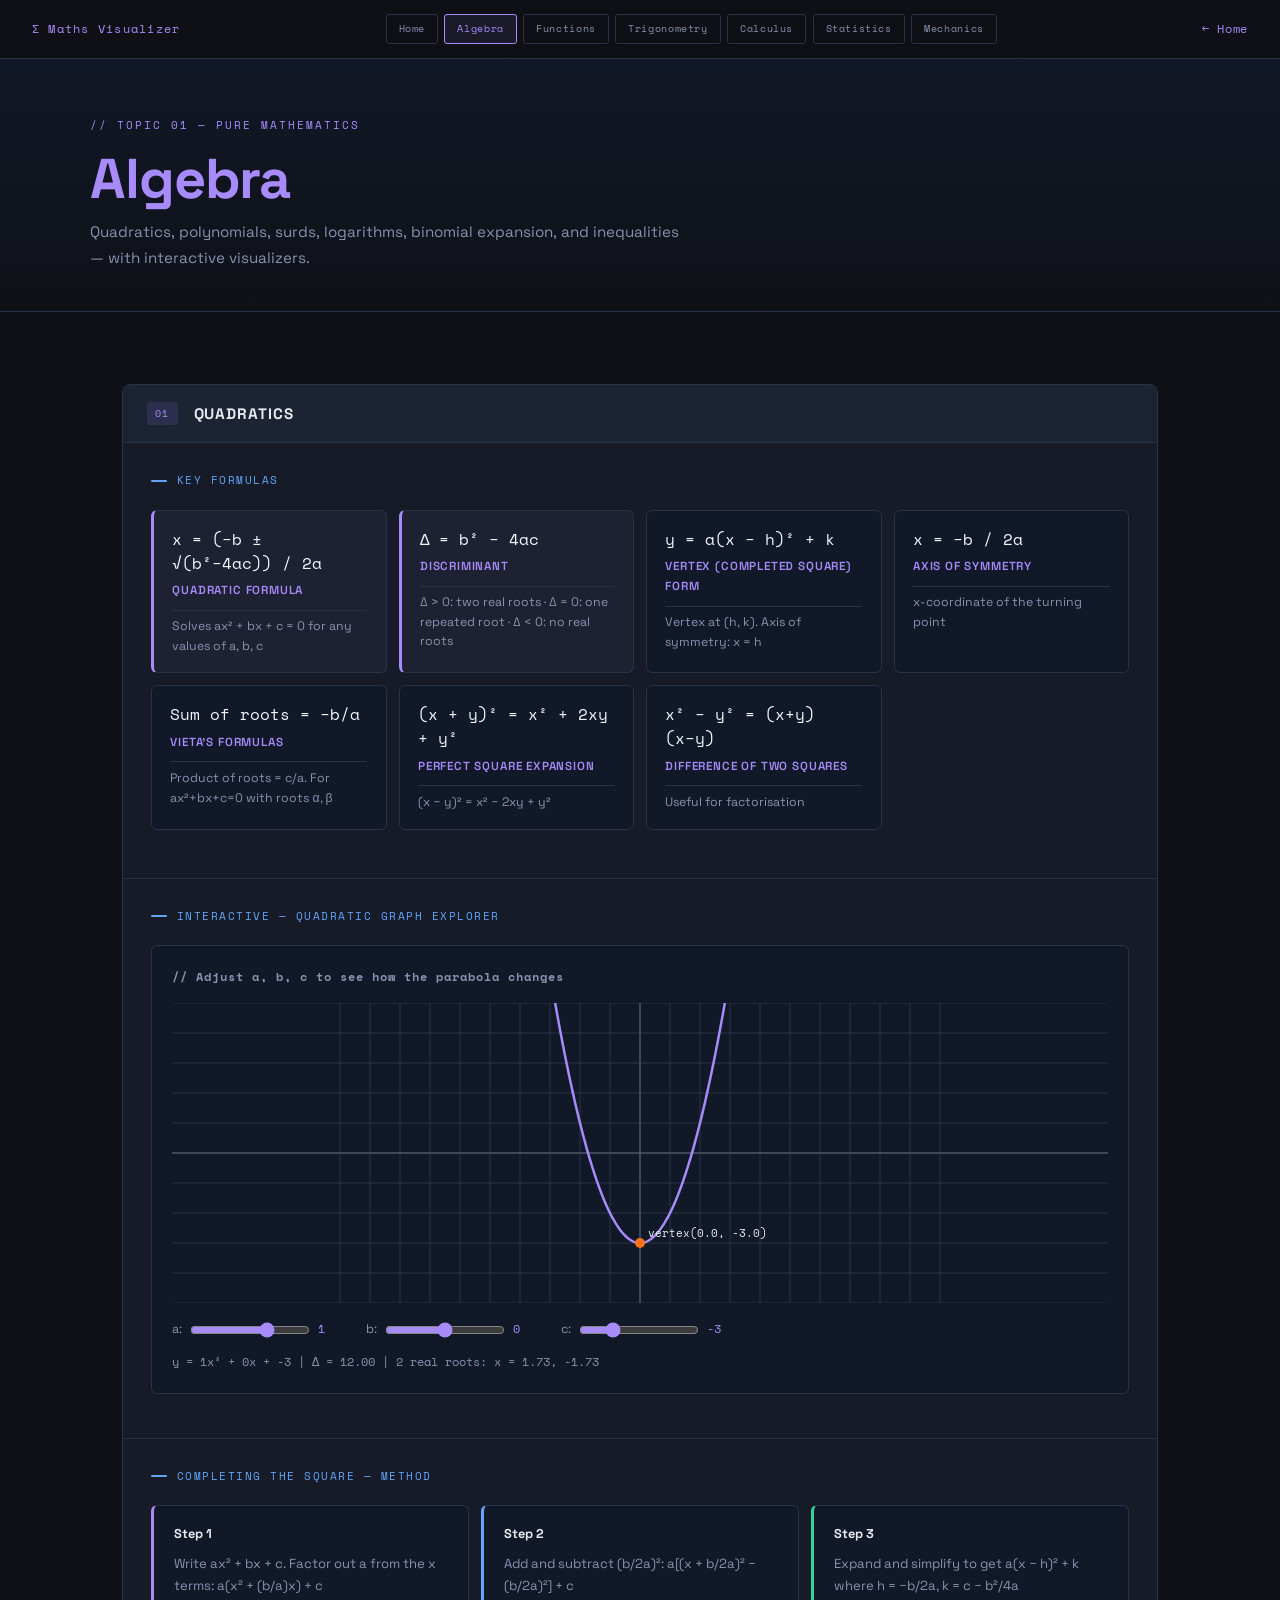
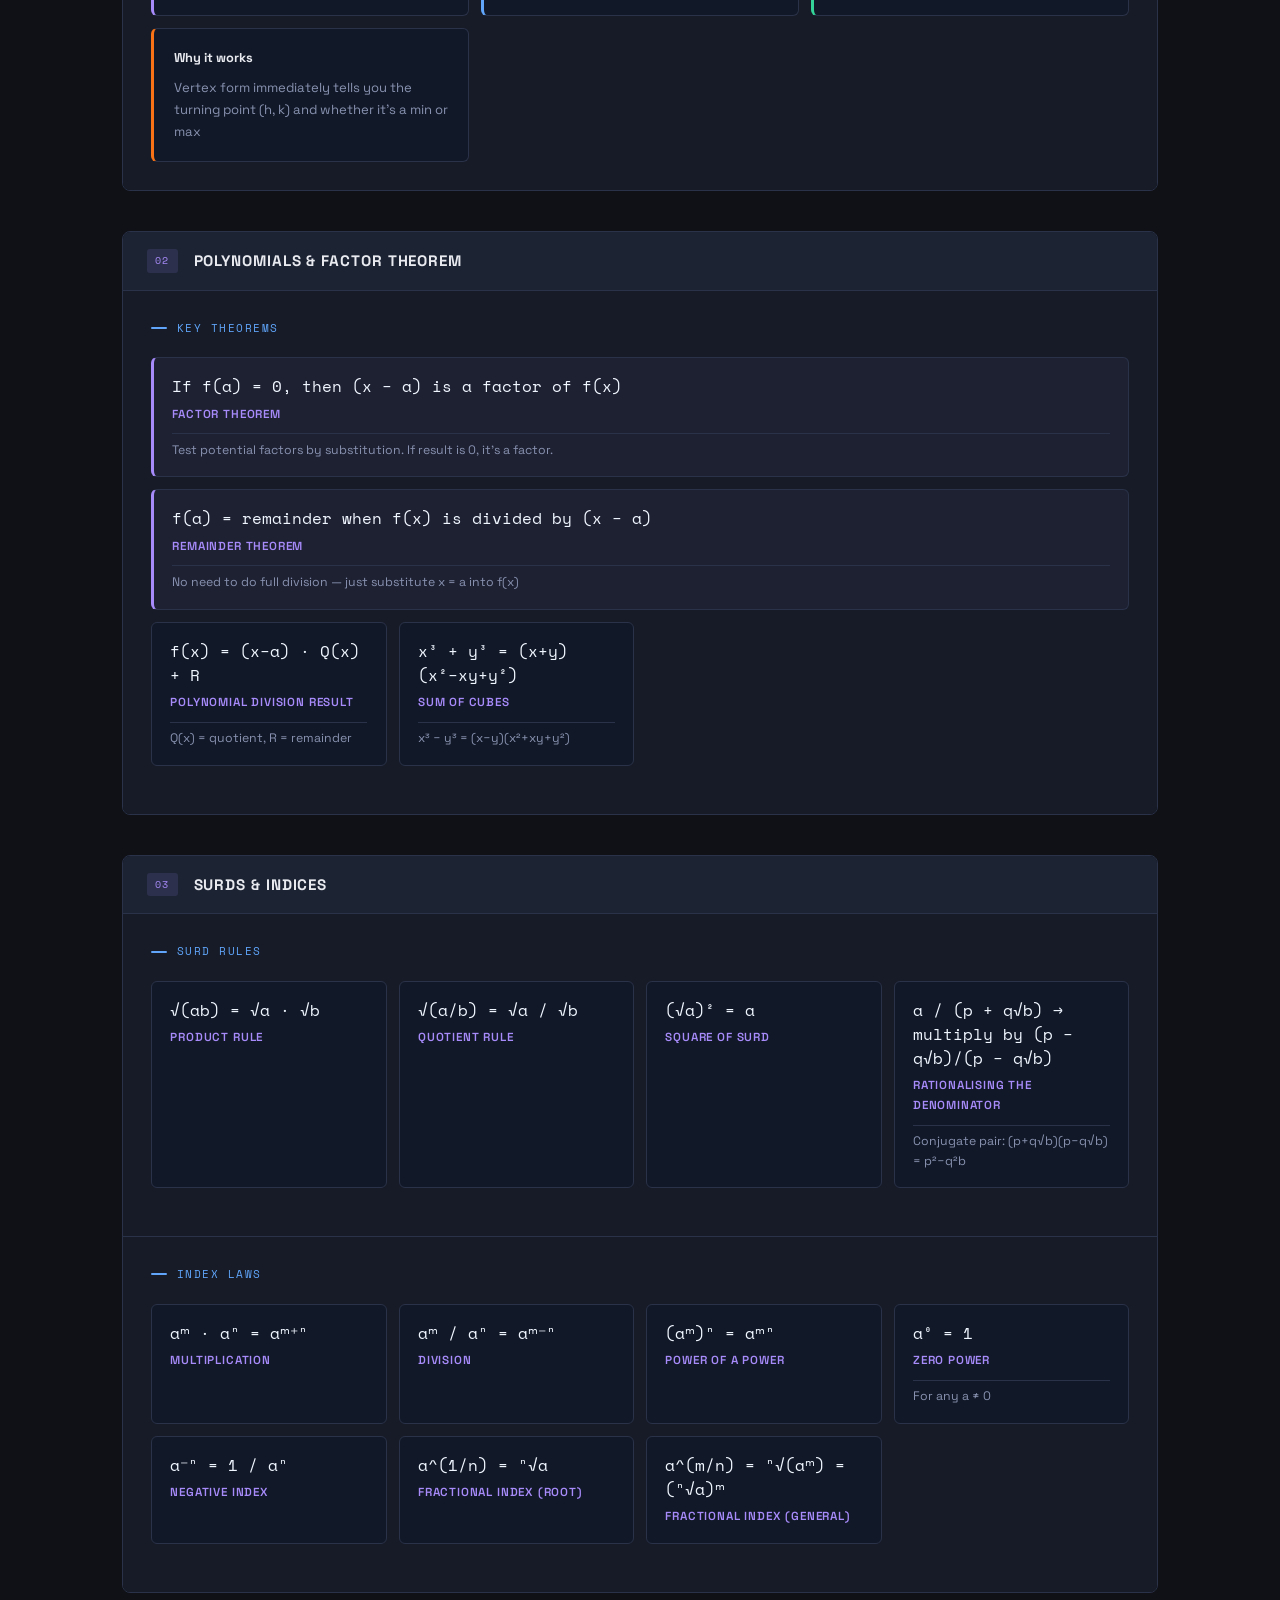
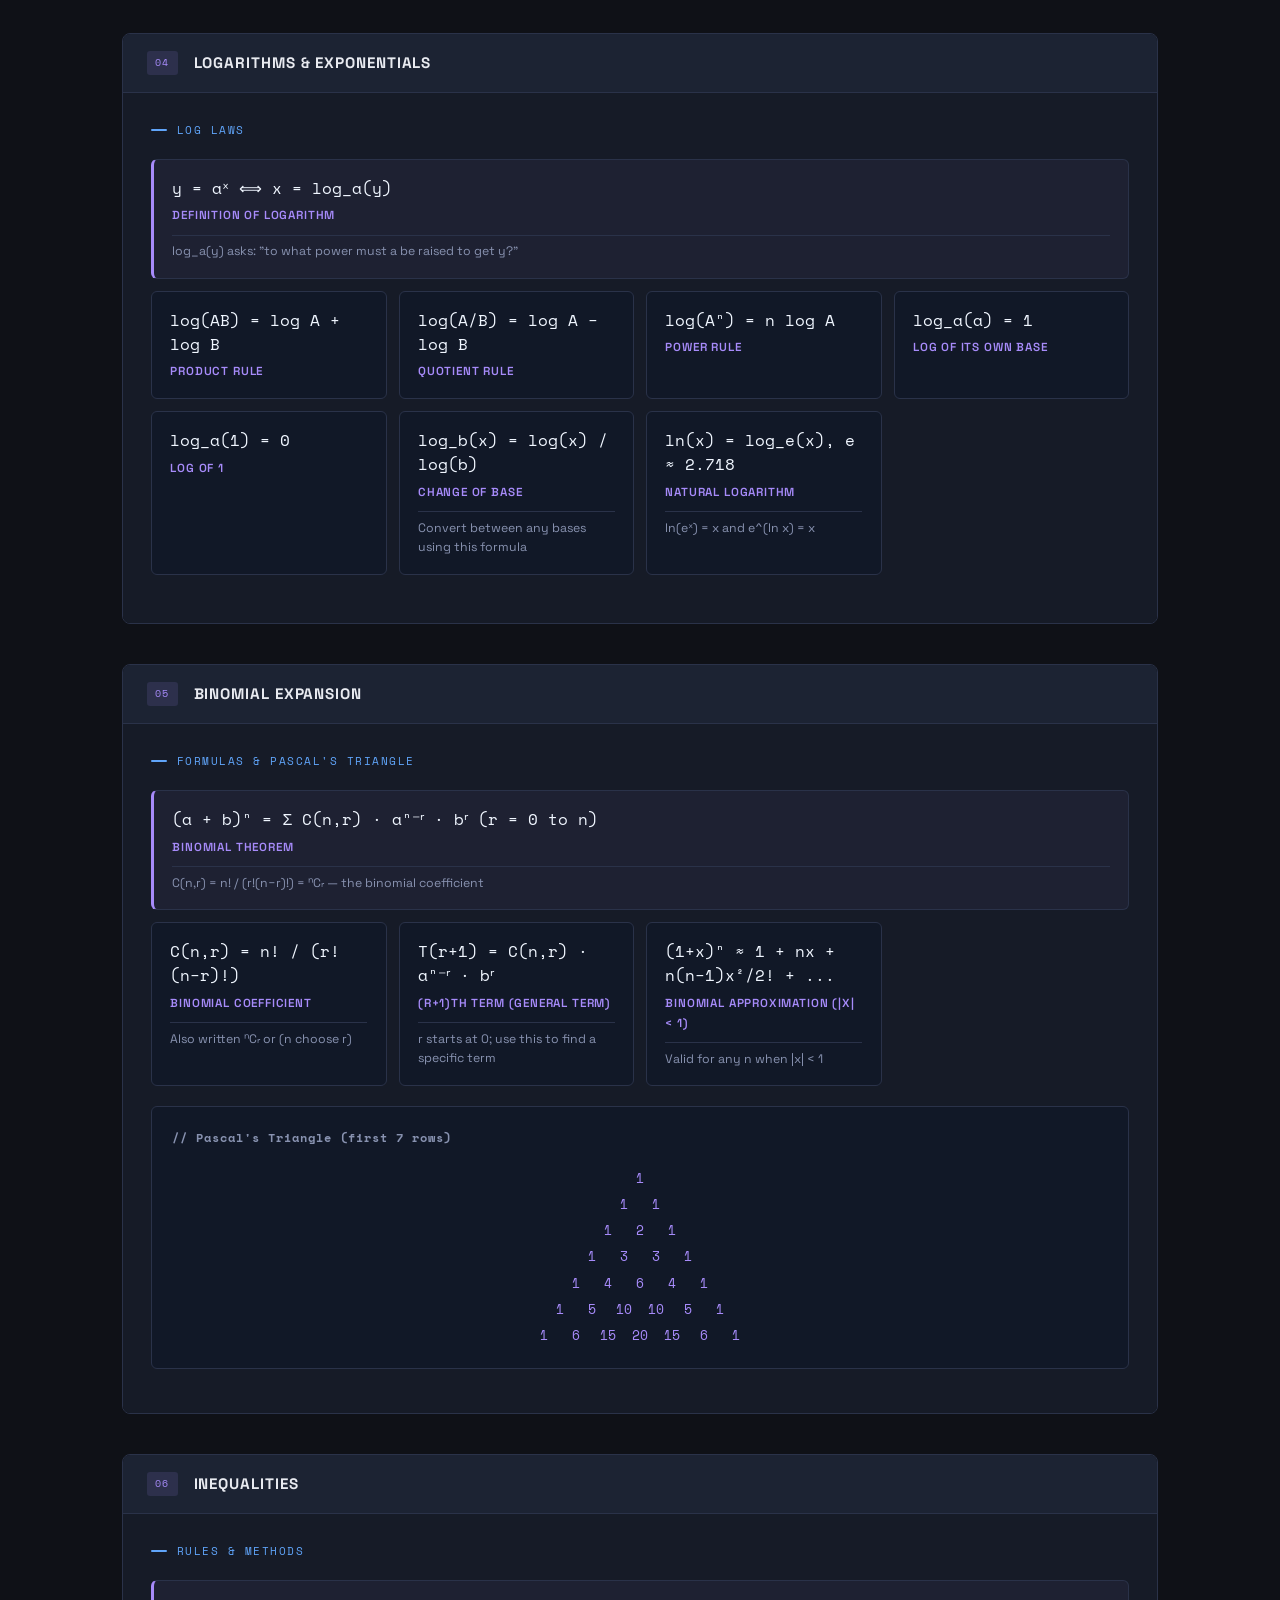
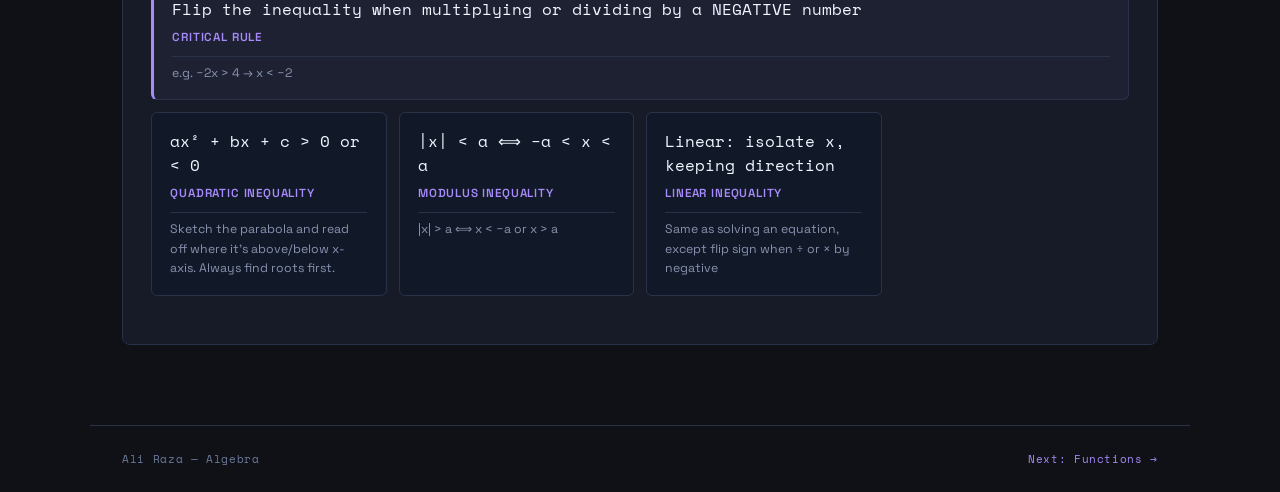
==== math-algebra.html @ 054376ee "Add files via upload" ====
<!DOCTYPE html>
<html lang="en">
<head>
<meta charset="UTF-8">
<meta name="viewport" content="width=device-width, initial-scale=1.0">
<title>Algebra — Maths Visualizer</title>
<link href="https://fonts.googleapis.com/css2?family=Space+Grotesk:wght@400;500;700&family=Space+Mono&display=swap" rel="stylesheet">
<link rel="stylesheet" href="math.css">
</head>
<body>
<nav>
  <div class="nav-logo">∑ Maths Visualizer</div>
  <div class="nav-links">
    <a href="math-home.html">Home</a>
    <a href="math-algebra.html" class="active">Algebra</a>
    <a href="math-functions.html">Functions</a>
    <a href="math-trig.html">Trigonometry</a>
    <a href="math-calculus.html">Calculus</a>
    <a href="math-stats.html">Statistics</a>
    <a href="math-mechanics.html">Mechanics</a>
  </div>
  <a href="math-home.html" class="back-home">← Home</a>
</nav>

<div class="page-header">
  <div class="page-header-inner">
    <div class="eyebrow">// Topic 01 — Pure Mathematics</div>
    <h1><span>Algebra</span></h1>
    <p>Quadratics, polynomials, surds, logarithms, binomial expansion, and inequalities — with interactive visualizers.</p>
  </div>
</div>

<main>

  <!-- QUADRATICS -->
  <div class="section">
    <div class="section-header"><span class="section-num">01</span><h2>Quadratics</h2></div>

    <div class="content-block">
      <div class="block-title">Key Formulas</div>
      <div class="formula-grid">
        <div class="formula-card key"><div class="f-eq">x = (−b ± √(b²−4ac)) / 2a</div><div class="f-name">Quadratic Formula</div><div class="f-note">Solves ax² + bx + c = 0 for any values of a, b, c</div></div>
        <div class="formula-card key"><div class="f-eq">Δ = b² − 4ac</div><div class="f-name">Discriminant</div><div class="f-note">Δ &gt; 0: two real roots · Δ = 0: one repeated root · Δ &lt; 0: no real roots</div></div>
        <div class="formula-card"><div class="f-eq">y = a(x − h)² + k</div><div class="f-name">Vertex (Completed Square) Form</div><div class="f-note">Vertex at (h, k). Axis of symmetry: x = h</div></div>
        <div class="formula-card"><div class="f-eq">x = −b / 2a</div><div class="f-name">Axis of Symmetry</div><div class="f-note">x-coordinate of the turning point</div></div>
        <div class="formula-card"><div class="f-eq">Sum of roots = −b/a</div><div class="f-name">Vieta's Formulas</div><div class="f-note">Product of roots = c/a. For ax²+bx+c=0 with roots α, β</div></div>
        <div class="formula-card"><div class="f-eq">(x + y)² = x² + 2xy + y²</div><div class="f-name">Perfect Square Expansion</div><div class="f-note">(x − y)² = x² − 2xy + y²</div></div>
        <div class="formula-card"><div class="f-eq">x² − y² = (x+y)(x−y)</div><div class="f-name">Difference of Two Squares</div><div class="f-note">Useful for factorisation</div></div>
      </div>
    </div>

    <div class="content-block">
      <div class="block-title">Interactive — Quadratic Graph Explorer</div>
      <div class="viz-wrap">
        <h4>// Adjust a, b, c to see how the parabola changes</h4>
        <canvas id="quadCanvas" height="300"></canvas>
        <div class="viz-controls">
          <label>a: <input type="range" id="qa" min="-3" max="3" step="0.5" value="1"><span id="qaV">1</span></label>
          <label>b: <input type="range" id="qb" min="-6" max="6" step="1" value="0"><span id="qbV">0</span></label>
          <label>c: <input type="range" id="qc" min="-6" max="6" step="1" value="-3"><span id="qcV">−3</span></label>
        </div>
        <div style="margin-top:0.75rem;font-family:'Space Mono',monospace;font-size:0.75rem;color:var(--muted2)" id="quadInfo"></div>
      </div>
    </div>

    <div class="content-block">
      <div class="block-title">Completing the Square — Method</div>
      <div class="info-grid">
        <div class="info-card purple-border"><h4>Step 1</h4><p>Write ax² + bx + c. Factor out a from the x terms: a(x² + (b/a)x) + c</p></div>
        <div class="info-card blue-border"><h4>Step 2</h4><p>Add and subtract (b/2a)²: a[(x + b/2a)² − (b/2a)²] + c</p></div>
        <div class="info-card green-border"><h4>Step 3</h4><p>Expand and simplify to get a(x − h)² + k where h = −b/2a, k = c − b²/4a</p></div>
        <div class="info-card orange-border"><h4>Why it works</h4><p>Vertex form immediately tells you the turning point (h, k) and whether it's a min or max</p></div>
      </div>
    </div>
  </div>

  <!-- POLYNOMIALS -->
  <div class="section">
    <div class="section-header"><span class="section-num">02</span><h2>Polynomials &amp; Factor Theorem</h2></div>
    <div class="content-block">
      <div class="block-title">Key Theorems</div>
      <div class="formula-grid">
        <div class="formula-card key wide"><div class="f-eq">If f(a) = 0, then (x − a) is a factor of f(x)</div><div class="f-name">Factor Theorem</div><div class="f-note">Test potential factors by substitution. If result is 0, it's a factor.</div></div>
        <div class="formula-card key wide"><div class="f-eq">f(a) = remainder when f(x) is divided by (x − a)</div><div class="f-name">Remainder Theorem</div><div class="f-note">No need to do full division — just substitute x = a into f(x)</div></div>
        <div class="formula-card"><div class="f-eq">f(x) = (x−a) · Q(x) + R</div><div class="f-name">Polynomial Division Result</div><div class="f-note">Q(x) = quotient, R = remainder</div></div>
        <div class="formula-card"><div class="f-eq">x³ + y³ = (x+y)(x²−xy+y²)</div><div class="f-name">Sum of Cubes</div><div class="f-note">x³ − y³ = (x−y)(x²+xy+y²)</div></div>
      </div>
    </div>
  </div>

  <!-- SURDS & INDICES -->
  <div class="section">
    <div class="section-header"><span class="section-num">03</span><h2>Surds &amp; Indices</h2></div>
    <div class="content-block">
      <div class="block-title">Surd Rules</div>
      <div class="formula-grid">
        <div class="formula-card"><div class="f-eq">√(ab) = √a · √b</div><div class="f-name">Product Rule</div></div>
        <div class="formula-card"><div class="f-eq">√(a/b) = √a / √b</div><div class="f-name">Quotient Rule</div></div>
        <div class="formula-card"><div class="f-eq">(√a)² = a</div><div class="f-name">Square of surd</div></div>
        <div class="formula-card"><div class="f-eq">a / (p + q√b) → multiply by (p − q√b)/(p − q√b)</div><div class="f-name">Rationalising the Denominator</div><div class="f-note">Conjugate pair: (p+q√b)(p−q√b) = p²−q²b</div></div>
      </div>
    </div>
    <div class="content-block">
      <div class="block-title">Index Laws</div>
      <div class="formula-grid">
        <div class="formula-card"><div class="f-eq">aᵐ · aⁿ = aᵐ⁺ⁿ</div><div class="f-name">Multiplication</div></div>
        <div class="formula-card"><div class="f-eq">aᵐ / aⁿ = aᵐ⁻ⁿ</div><div class="f-name">Division</div></div>
        <div class="formula-card"><div class="f-eq">(aᵐ)ⁿ = aᵐⁿ</div><div class="f-name">Power of a Power</div></div>
        <div class="formula-card"><div class="f-eq">a⁰ = 1</div><div class="f-name">Zero Power</div><div class="f-note">For any a ≠ 0</div></div>
        <div class="formula-card"><div class="f-eq">a⁻ⁿ = 1 / aⁿ</div><div class="f-name">Negative Index</div></div>
        <div class="formula-card"><div class="f-eq">a^(1/n) = ⁿ√a</div><div class="f-name">Fractional Index (root)</div></div>
        <div class="formula-card"><div class="f-eq">a^(m/n) = ⁿ√(aᵐ) = (ⁿ√a)ᵐ</div><div class="f-name">Fractional Index (general)</div></div>
      </div>
    </div>
  </div>

  <!-- LOGARITHMS -->
  <div class="section">
    <div class="section-header"><span class="section-num">04</span><h2>Logarithms &amp; Exponentials</h2></div>
    <div class="content-block">
      <div class="block-title">Log Laws</div>
      <div class="formula-grid">
        <div class="formula-card key wide"><div class="f-eq">y = aˣ  ⟺  x = log_a(y)</div><div class="f-name">Definition of Logarithm</div><div class="f-note">log_a(y) asks: "to what power must a be raised to get y?"</div></div>
        <div class="formula-card"><div class="f-eq">log(AB) = log A + log B</div><div class="f-name">Product Rule</div></div>
        <div class="formula-card"><div class="f-eq">log(A/B) = log A − log B</div><div class="f-name">Quotient Rule</div></div>
        <div class="formula-card"><div class="f-eq">log(Aⁿ) = n log A</div><div class="f-name">Power Rule</div></div>
        <div class="formula-card"><div class="f-eq">log_a(a) = 1</div><div class="f-name">Log of its own base</div></div>
        <div class="formula-card"><div class="f-eq">log_a(1) = 0</div><div class="f-name">Log of 1</div></div>
        <div class="formula-card"><div class="f-eq">log_b(x) = log(x) / log(b)</div><div class="f-name">Change of Base</div><div class="f-note">Convert between any bases using this formula</div></div>
        <div class="formula-card"><div class="f-eq">ln(x) = log_e(x), e ≈ 2.718</div><div class="f-name">Natural Logarithm</div><div class="f-note">ln(eˣ) = x and e^(ln x) = x</div></div>
      </div>
    </div>
  </div>

  <!-- BINOMIAL -->
  <div class="section">
    <div class="section-header"><span class="section-num">05</span><h2>Binomial Expansion</h2></div>
    <div class="content-block">
      <div class="block-title">Formulas &amp; Pascal's Triangle</div>
      <div class="formula-grid">
        <div class="formula-card key wide"><div class="f-eq">(a + b)ⁿ = Σ C(n,r) · aⁿ⁻ʳ · bʳ  (r = 0 to n)</div><div class="f-name">Binomial Theorem</div><div class="f-note">C(n,r) = n! / (r!(n−r)!) = ⁿCᵣ — the binomial coefficient</div></div>
        <div class="formula-card"><div class="f-eq">C(n,r) = n! / (r!(n−r)!)</div><div class="f-name">Binomial Coefficient</div><div class="f-note">Also written ⁿCᵣ or (n choose r)</div></div>
        <div class="formula-card"><div class="f-eq">T(r+1) = C(n,r) · aⁿ⁻ʳ · bʳ</div><div class="f-name">(r+1)th Term (General Term)</div><div class="f-note">r starts at 0; use this to find a specific term</div></div>
        <div class="formula-card"><div class="f-eq">(1+x)ⁿ ≈ 1 + nx + n(n−1)x²/2! + ...</div><div class="f-name">Binomial Approximation (|x| &lt; 1)</div><div class="f-note">Valid for any n when |x| &lt; 1</div></div>
      </div>
      <div class="viz-wrap" style="margin-top:1rem">
        <h4>// Pascal's Triangle (first 7 rows)</h4>
        <div id="pascal" style="font-family:'Space Mono',monospace;font-size:0.82rem;line-height:2;text-align:center;color:var(--muted2)"></div>
      </div>
    </div>
  </div>

  <!-- INEQUALITIES -->
  <div class="section">
    <div class="section-header"><span class="section-num">06</span><h2>Inequalities</h2></div>
    <div class="content-block">
      <div class="block-title">Rules &amp; Methods</div>
      <div class="formula-grid">
        <div class="formula-card key wide"><div class="f-eq">Flip the inequality when multiplying or dividing by a NEGATIVE number</div><div class="f-name">Critical Rule</div><div class="f-note">e.g. −2x &gt; 4  →  x &lt; −2</div></div>
        <div class="formula-card"><div class="f-eq">ax² + bx + c &gt; 0 or &lt; 0</div><div class="f-name">Quadratic Inequality</div><div class="f-note">Sketch the parabola and read off where it's above/below x-axis. Always find roots first.</div></div>
        <div class="formula-card"><div class="f-eq">|x| &lt; a  ⟺  −a &lt; x &lt; a</div><div class="f-name">Modulus Inequality</div><div class="f-note">|x| &gt; a  ⟺  x &lt; −a  or  x &gt; a</div></div>
        <div class="formula-card"><div class="f-eq">Linear: isolate x, keeping direction</div><div class="f-name">Linear Inequality</div><div class="f-note">Same as solving an equation, except flip sign when ÷ or × by negative</div></div>
      </div>
    </div>
  </div>

</main>

<footer>
  <span>Ali Raza — Algebra</span>
  <span><a href="math-functions.html" style="color:var(--accent)">Next: Functions →</a></span>
</footer>

<script>
// ── Quadratic Visualizer ──
const qCanvas = document.getElementById('quadCanvas');
const qCtx = qCanvas.getContext('2d');
function resizeQ() { qCanvas.width = qCanvas.offsetWidth; qCanvas.height = 300; }
window.addEventListener('resize', () => { resizeQ(); drawQ(); });
resizeQ();

function drawQ() {
  const a = parseFloat(document.getElementById('qa').value);
  const b = parseFloat(document.getElementById('qb').value);
  const c = parseFloat(document.getElementById('qc').value);
  document.getElementById('qaV').textContent = a;
  document.getElementById('qbV').textContent = b;
  document.getElementById('qcV').textContent = c;

  const W = qCanvas.width, H = qCanvas.height;
  const ox = W/2, oy = H/2, scale = 30;
  qCtx.clearRect(0,0,W,H);

  // Grid
  qCtx.strokeStyle='#2a3249'; qCtx.lineWidth=1;
  for(let x=-10;x<=10;x++){qCtx.beginPath();qCtx.moveTo(ox+x*scale,0);qCtx.lineTo(ox+x*scale,H);qCtx.stroke();}
  for(let y=-5;y<=5;y++){qCtx.beginPath();qCtx.moveTo(0,oy+y*scale);qCtx.lineTo(W,oy+y*scale);qCtx.stroke();}
  // Axes
  qCtx.strokeStyle='#4a5568'; qCtx.lineWidth=1.5;
  qCtx.beginPath();qCtx.moveTo(0,oy);qCtx.lineTo(W,oy);qCtx.stroke();
  qCtx.beginPath();qCtx.moveTo(ox,0);qCtx.lineTo(ox,H);qCtx.stroke();

  // Parabola
  if(a!==0){
    qCtx.beginPath(); qCtx.strokeStyle='#a78bfa'; qCtx.lineWidth=2.5;
    let first=true;
    for(let px=0;px<W;px++){
      const x=(px-ox)/scale;
      const y=a*x*x+b*x+c;
      const py=oy-y*scale;
      if(py<-100||py>H+100){first=true;continue;}
      first?qCtx.moveTo(px,py):qCtx.lineTo(px,py); first=false;
    }
    qCtx.stroke();

    // Vertex
    const vx=-b/(2*a), vy=a*vx*vx+b*vx+c;
    const vpx=ox+vx*scale, vpy=oy-vy*scale;
    qCtx.fillStyle='#f97316'; qCtx.beginPath(); qCtx.arc(vpx,vpy,5,0,Math.PI*2); qCtx.fill();
    qCtx.fillStyle='#e8eaf0'; qCtx.font='11px Space Mono'; qCtx.fillText(`vertex(${vx.toFixed(1)}, ${vy.toFixed(1)})`,vpx+8,vpy-6);

    // Discriminant info
    const disc=b*b-4*a*c;
    const roots = disc>0?`2 real roots: x = ${((-b+Math.sqrt(disc))/(2*a)).toFixed(2)}, ${((-b-Math.sqrt(disc))/(2*a)).toFixed(2)}`
                       :disc===0?`1 repeated root: x = ${(-b/(2*a)).toFixed(2)}`:'No real roots (Δ < 0)';
    document.getElementById('quadInfo').textContent = `y = ${a}x² + ${b}x + ${c}   |   Δ = ${disc.toFixed(2)}   |   ${roots}`;
  }
}
['qa','qb','qc'].forEach(id=>document.getElementById(id).addEventListener('input',drawQ));
drawQ();

// ── Pascal's Triangle ──
function pascal(n){const t=[[1]];for(let i=1;i<n;i++){const r=[1];for(let j=1;j<i;j++)r.push(t[i-1][j-1]+t[i-1][j]);r.push(1);t.push(r);}return t;}
const pt=pascal(7);
document.getElementById('pascal').innerHTML=pt.map(r=>'<div>'+r.map(v=>`<span style="display:inline-block;min-width:32px;color:#a78bfa">${v}</span>`).join('')+'</div>').join('');
</script>
</body>
</html>
---- math.css ----
*, *::before, *::after { box-sizing: border-box; margin: 0; padding: 0; }

:root {
  --bg:       #0f1117;
  --surface:  #161b27;
  --surface2: #1c2333;
  --border:   #2a3249;
  --accent:   #a78bfa;   /* purple — maths theme */
  --accent2:  #60a5fa;   /* blue */
  --green:    #34d399;
  --orange:   #f97316;
  --pink:     #f472b6;
  --white:    #e8eaf0;
  --muted:    #6b7a9a;
  --muted2:   #8892b0;
  --card-bg:  #111827;
}

html { scroll-behavior: smooth; }
body { background: var(--bg); color: var(--white); font-family: 'Space Grotesk', sans-serif; font-size: 16px; line-height: 1.7; }
a { color: inherit; text-decoration: none; }

/* ========================
   NAV
   ======================== */
nav {
  position: sticky; top: 0; z-index: 100;
  display: flex; align-items: center; justify-content: space-between;
  padding: 0.9rem 2rem; gap: 1rem;
  border-bottom: 1px solid var(--border);
  background: rgba(15,17,23,0.97);
  backdrop-filter: blur(16px);
}
.nav-logo { font-family: 'Space Mono', monospace; font-size: 0.78rem; color: var(--accent); letter-spacing: 0.1em; }
.nav-links { display: flex; gap: 0.4rem; flex-wrap: wrap; }
.nav-links a {
  font-family: 'Space Mono', monospace; font-size: 0.65rem;
  letter-spacing: 0.06em; padding: 0.3rem 0.75rem;
  border: 1px solid var(--border); color: var(--muted2);
  border-radius: 3px; transition: all 0.18s; white-space: nowrap;
}
.nav-links a:hover, .nav-links a.active {
  border-color: var(--accent); color: var(--accent);
  background: rgba(167,139,250,0.08);
}
.back-home { font-family: 'Space Mono', monospace; font-size: 0.72rem; color: var(--accent); letter-spacing: 0.06em; transition: opacity 0.2s; }
.back-home:hover { opacity: 0.7; }

/* ========================
   PAGE HEADER
   ======================== */
.page-header {
  padding: 3.5rem 2rem 2.5rem;
  border-bottom: 1px solid var(--border);
  background: linear-gradient(180deg, #111827 0%, var(--bg) 100%);
}
.page-header-inner { max-width: 1100px; margin: 0 auto; }
.eyebrow { font-family: 'Space Mono', monospace; font-size: 0.7rem; color: var(--accent); letter-spacing: 0.18em; text-transform: uppercase; margin-bottom: 0.85rem; }
.page-header h1 { font-size: clamp(2rem, 5vw, 3.5rem); font-weight: 700; letter-spacing: -0.02em; line-height: 1.1; margin-bottom: 0.6rem; }
.page-header h1 span { color: var(--accent); }
.page-header p { color: var(--muted2); font-size: 0.95rem; max-width: 600px; }

/* ========================
   MAIN
   ======================== */
main { max-width: 1100px; margin: 0 auto; padding: 2rem 2rem 5rem; }

/* ========================
   SECTION
   ======================== */
.section { margin-top: 2.5rem; border: 1px solid var(--border); border-radius: 8px; overflow: hidden; }
.section-header {
  display: flex; align-items: center; gap: 1rem;
  padding: 1rem 1.5rem;
  background: var(--surface2);
  border-bottom: 1px solid var(--border);
}
.section-num {
  font-family: 'Space Mono', monospace; font-size: 0.65rem;
  color: var(--accent); background: rgba(167,139,250,0.12);
  padding: 0.18rem 0.5rem; border-radius: 3px; letter-spacing: 0.12em;
}
.section-header h2 { font-size: 0.95rem; font-weight: 700; letter-spacing: 0.06em; text-transform: uppercase; }

/* ========================
   CONTENT BLOCK
   ======================== */
.content-block {
  padding: 1.75rem;
  border-bottom: 1px solid var(--border);
  background: var(--surface);
}
.content-block:last-child { border-bottom: none; }
.block-title {
  font-family: 'Space Mono', monospace; font-size: 0.67rem;
  color: var(--accent2); letter-spacing: 0.14em; text-transform: uppercase;
  margin-bottom: 1.25rem;
  display: flex; align-items: center; gap: 0.6rem;
}
.block-title::before { content: ''; display: inline-block; width: 16px; height: 2px; background: var(--accent2); border-radius: 2px; flex-shrink: 0; }

/* ========================
   FORMULA GRID
   ======================== */
.formula-grid { display: grid; grid-template-columns: repeat(auto-fill, minmax(230px, 1fr)); gap: 0.75rem; margin-bottom: 1.25rem; }
.formula-card {
  background: var(--card-bg); border: 1px solid var(--border);
  border-radius: 6px; padding: 1rem 1.15rem;
  display: flex; flex-direction: column; gap: 0.4rem;
  transition: border-color 0.2s;
}
.formula-card:hover { border-color: rgba(167,139,250,0.45); }
.formula-card.key { border-left: 3px solid var(--accent); background: rgba(167,139,250,0.05); }
.formula-card.wide { grid-column: 1/-1; }
.f-eq { font-family: 'Space Mono', monospace; font-size: 1rem; color: #f0f6ff; line-height: 1.5; }
.f-name { font-size: 0.73rem; font-weight: 600; color: var(--accent); letter-spacing: 0.07em; text-transform: uppercase; }
.f-note { font-size: 0.77rem; color: var(--muted2); line-height: 1.6; border-top: 1px solid var(--border); padding-top: 0.4rem; margin-top: 0.15rem; }

/* ========================
   VISUALIZER CANVAS
   ======================== */
.viz-wrap {
  background: var(--card-bg); border: 1px solid var(--border);
  border-radius: 6px; padding: 1.25rem; margin-bottom: 1rem;
}
.viz-wrap h4 { font-size: 0.78rem; color: var(--muted2); margin-bottom: 1rem; font-family: 'Space Mono', monospace; letter-spacing: 0.08em; }
.viz-controls { display: flex; flex-wrap: wrap; gap: 0.75rem; margin-top: 1rem; align-items: center; }
.viz-controls label { font-size: 0.78rem; color: var(--muted2); display: flex; align-items: center; gap: 0.5rem; }
.viz-controls input[type=range] { accent-color: var(--accent); width: 120px; cursor: pointer; }
.viz-controls span { font-family: 'Space Mono', monospace; font-size: 0.75rem; color: var(--accent); min-width: 36px; }
canvas { display: block; width: 100%; border-radius: 4px; }

/* ========================
   INFO BOXES
   ======================== */
.info-grid { display: grid; grid-template-columns: repeat(auto-fill, minmax(260px, 1fr)); gap: 0.75rem; }
.info-card {
  background: var(--card-bg); border: 1px solid var(--border);
  border-radius: 6px; padding: 1.1rem 1.25rem;
}
.info-card h4 { font-size: 0.8rem; font-weight: 700; color: var(--white); margin-bottom: 0.5rem; }
.info-card p, .info-card li { font-size: 0.82rem; color: var(--muted2); line-height: 1.7; }
.info-card ul { padding-left: 1.1rem; }
.info-card.green-border { border-left: 3px solid var(--green); }
.info-card.blue-border  { border-left: 3px solid var(--accent2); }
.info-card.pink-border  { border-left: 3px solid var(--pink); }
.info-card.orange-border{ border-left: 3px solid var(--orange); }
.info-card.purple-border{ border-left: 3px solid var(--accent); }

/* ========================
   TOPIC CARDS (home page)
   ======================== */
.topic-grid { display: grid; grid-template-columns: repeat(auto-fill, minmax(260px, 1fr)); gap: 1rem; padding: 2rem; }
.topic-card {
  border: 1px solid var(--border); border-radius: 8px;
  padding: 1.75rem; background: var(--surface);
  display: flex; flex-direction: column; gap: 0.75rem;
  transition: all 0.2s; cursor: pointer;
}
.topic-card:hover { border-color: var(--accent); background: var(--surface2); transform: translateY(-2px); }
.topic-card-icon { font-size: 1.75rem; }
.topic-card-num { font-family: 'Space Mono', monospace; font-size: 0.65rem; color: var(--accent); letter-spacing: 0.12em; }
.topic-card h3 { font-size: 1.05rem; font-weight: 700; }
.topic-card p { font-size: 0.82rem; color: var(--muted2); line-height: 1.6; flex: 1; }
.topic-card-link { font-family: 'Space Mono', monospace; font-size: 0.7rem; color: var(--accent); letter-spacing: 0.06em; }

/* ========================
   FOOTER
   ======================== */
footer { max-width: 1100px; margin: 0 auto; padding: 1.5rem 2rem; border-top: 1px solid var(--border); display: flex; justify-content: space-between; align-items: center; }
footer span { font-family: 'Space Mono', monospace; font-size: 0.67rem; color: var(--muted); letter-spacing: 0.06em; }

/* ========================
   RESPONSIVE
   ======================== */
@media (max-width: 768px) {
  nav { padding: 0.75rem 1rem; }
  .nav-links { display: none; }
  .page-header { padding: 2.5rem 1.25rem 2rem; }
  main { padding: 1.5rem 1.25rem 3rem; }
  .content-block { padding: 1.25rem 1rem; }
  .formula-grid { grid-template-columns: 1fr; }
  .formula-card.wide { grid-column: auto; }
  footer { flex-direction: column; gap: 0.4rem; text-align: center; }
  .topic-grid { grid-template-columns: 1fr; padding: 1.25rem; }
}
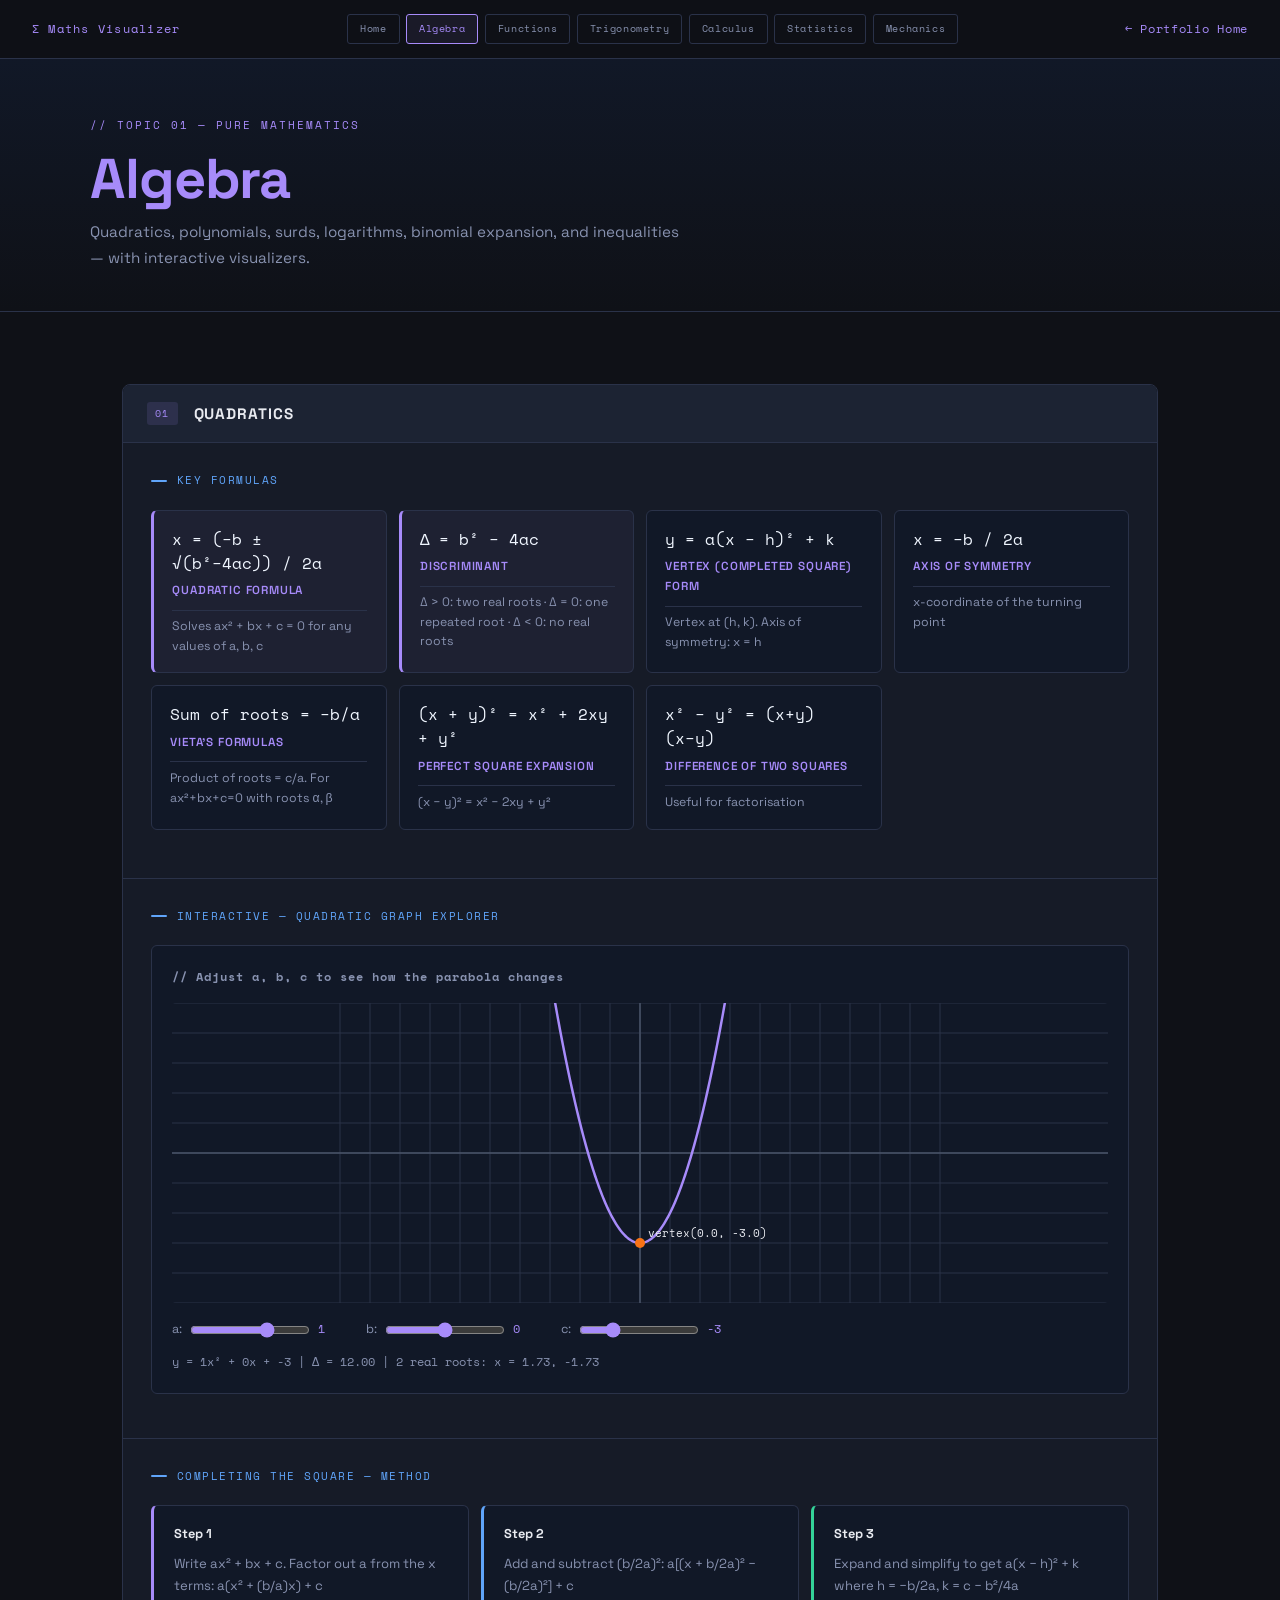
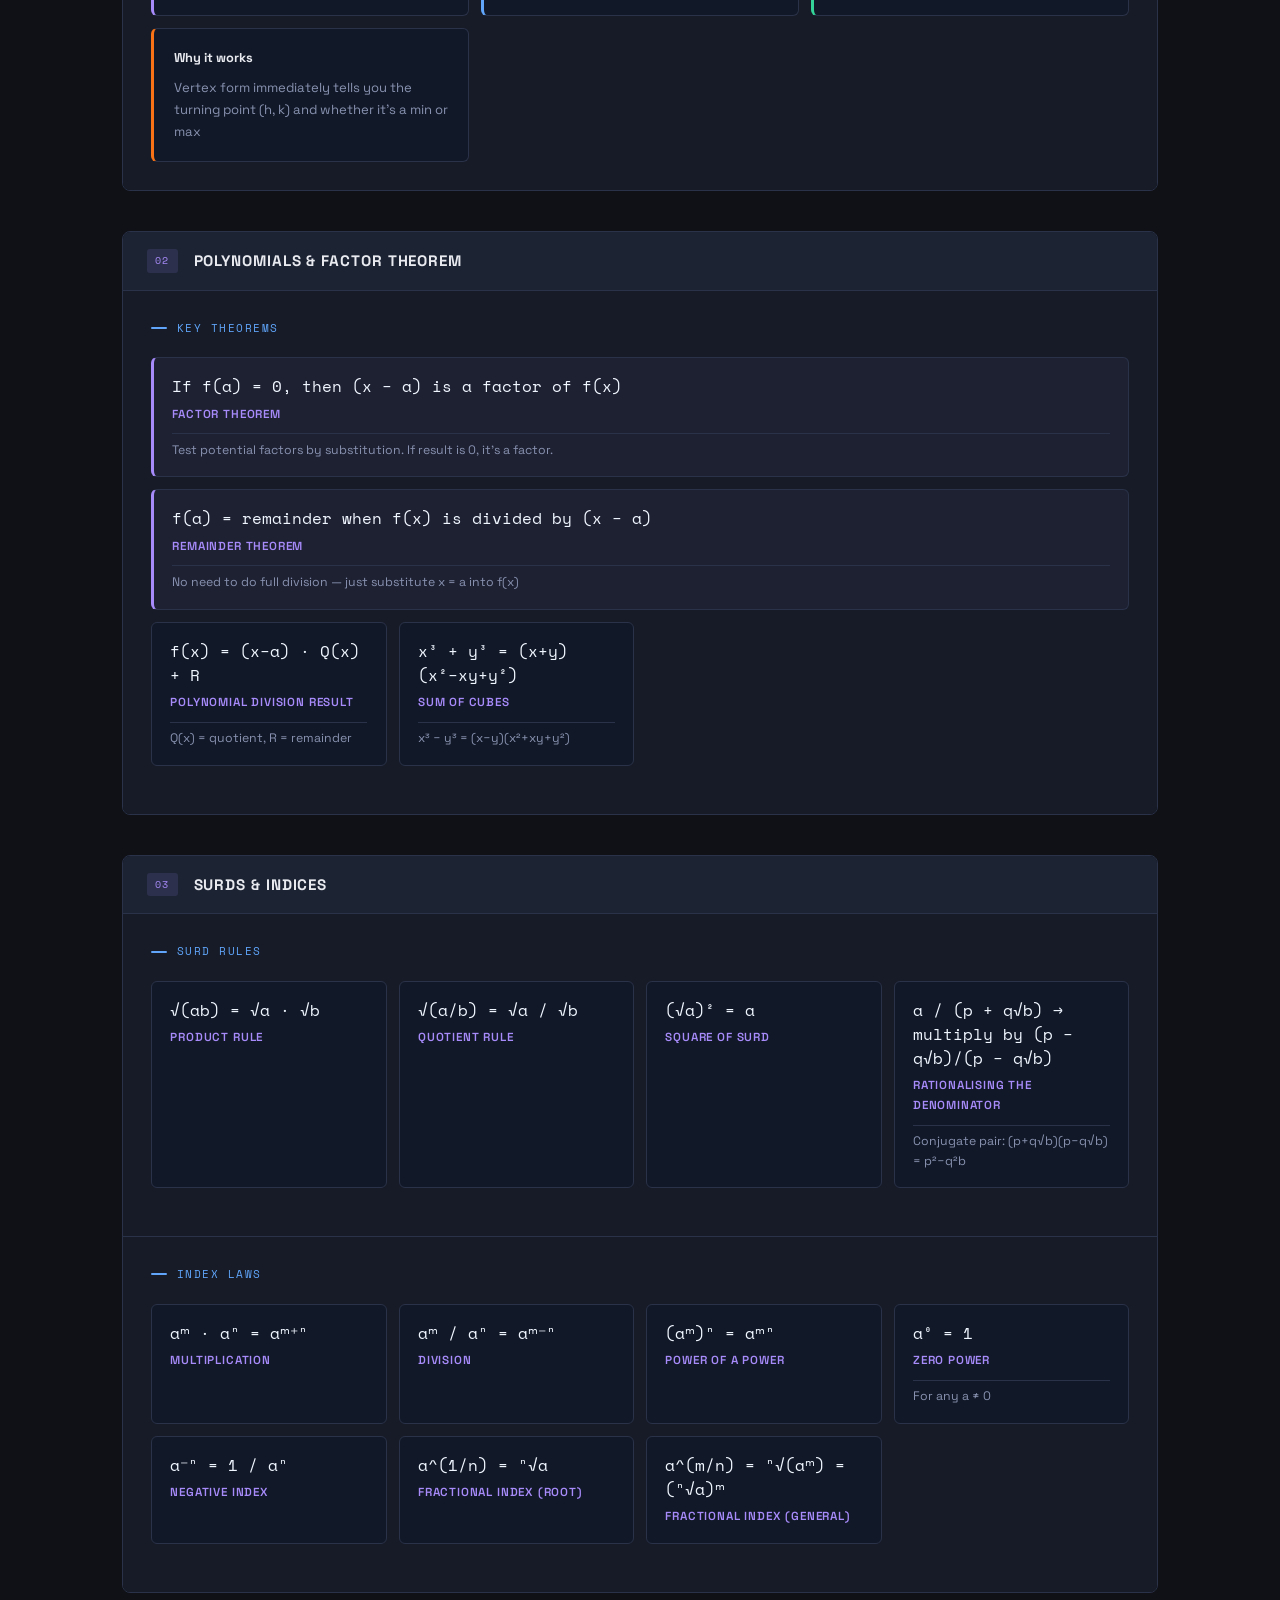
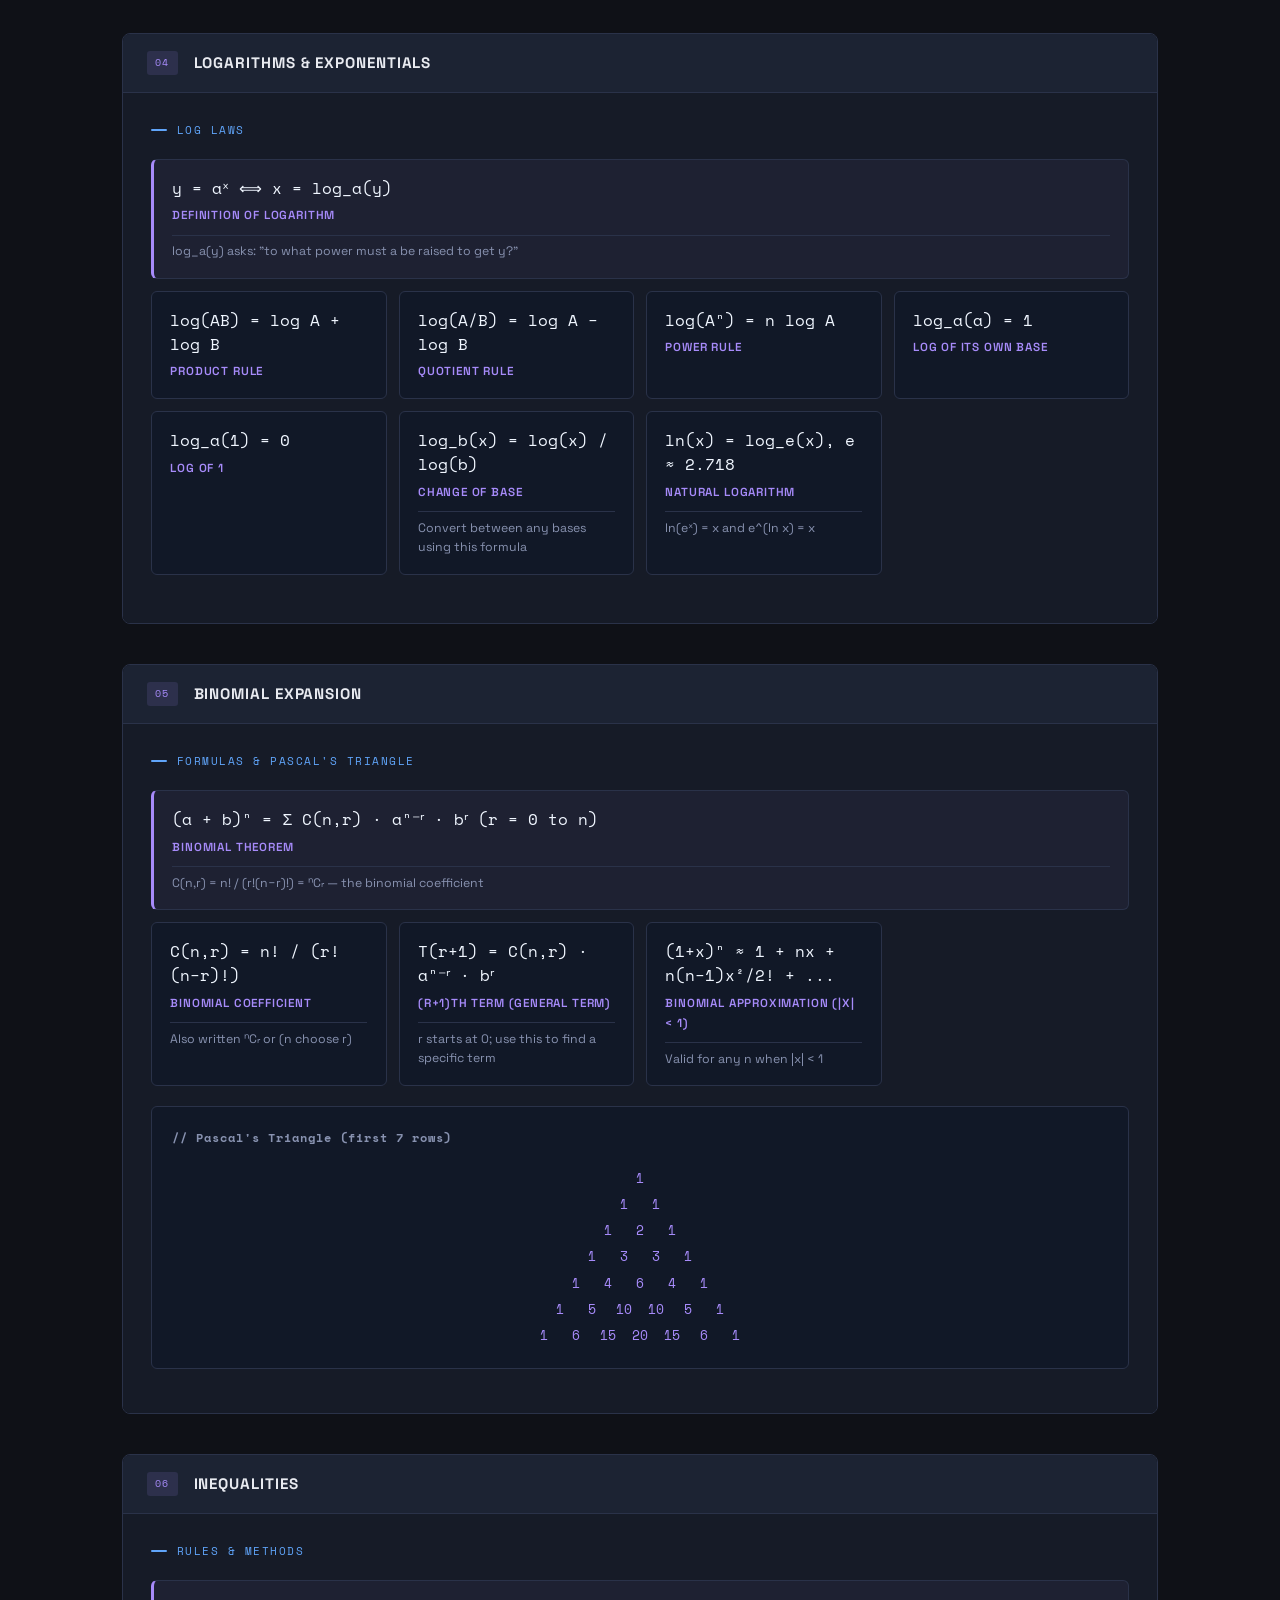
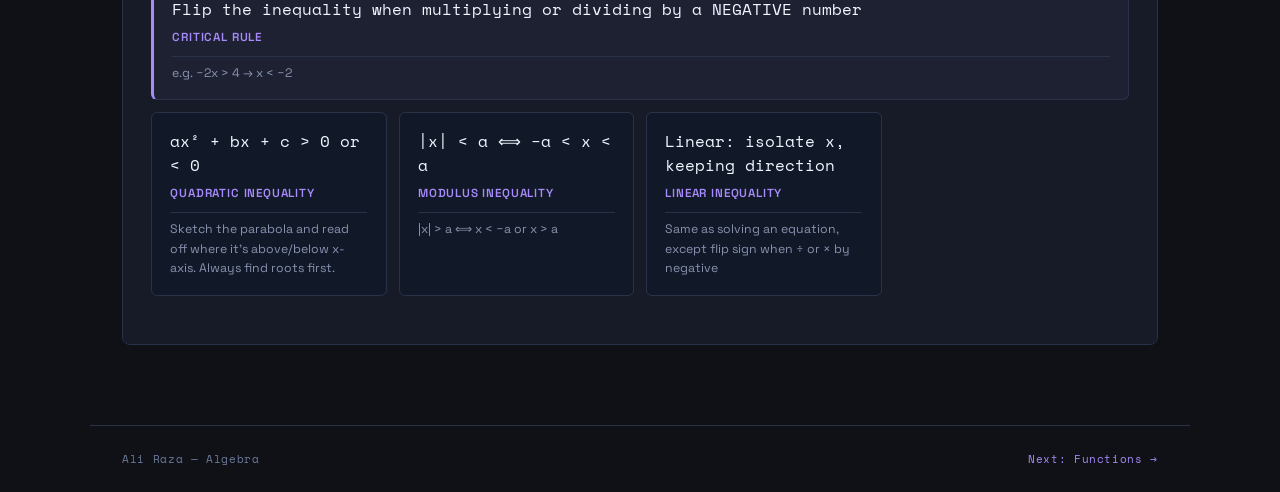
==== commit c6ea29d0: "Update math-algebra.html" ====
--- a/math-algebra.html
+++ b/math-algebra.html
@@ -19,7 +19,8 @@
     <a href="math-stats.html">Statistics</a>
     <a href="math-mechanics.html">Mechanics</a>
   </div>
-  <a href="math-home.html" class="back-home">← Home</a>
+  <!-- Change this to index.html so users can get back to your main portfolio landing page -->
+  <a href="index.html" class="back-home">← Portfolio Home</a>
 </nav>
 
 <div class="page-header">
@@ -235,4 +236,4 @@
 document.getElementById('pascal').innerHTML=pt.map(r=>'<div>'+r.map(v=>`<span style="display:inline-block;min-width:32px;color:#a78bfa">${v}</span>`).join('')+'</div>').join('');
 </script>
 </body>
-</html>+</html>
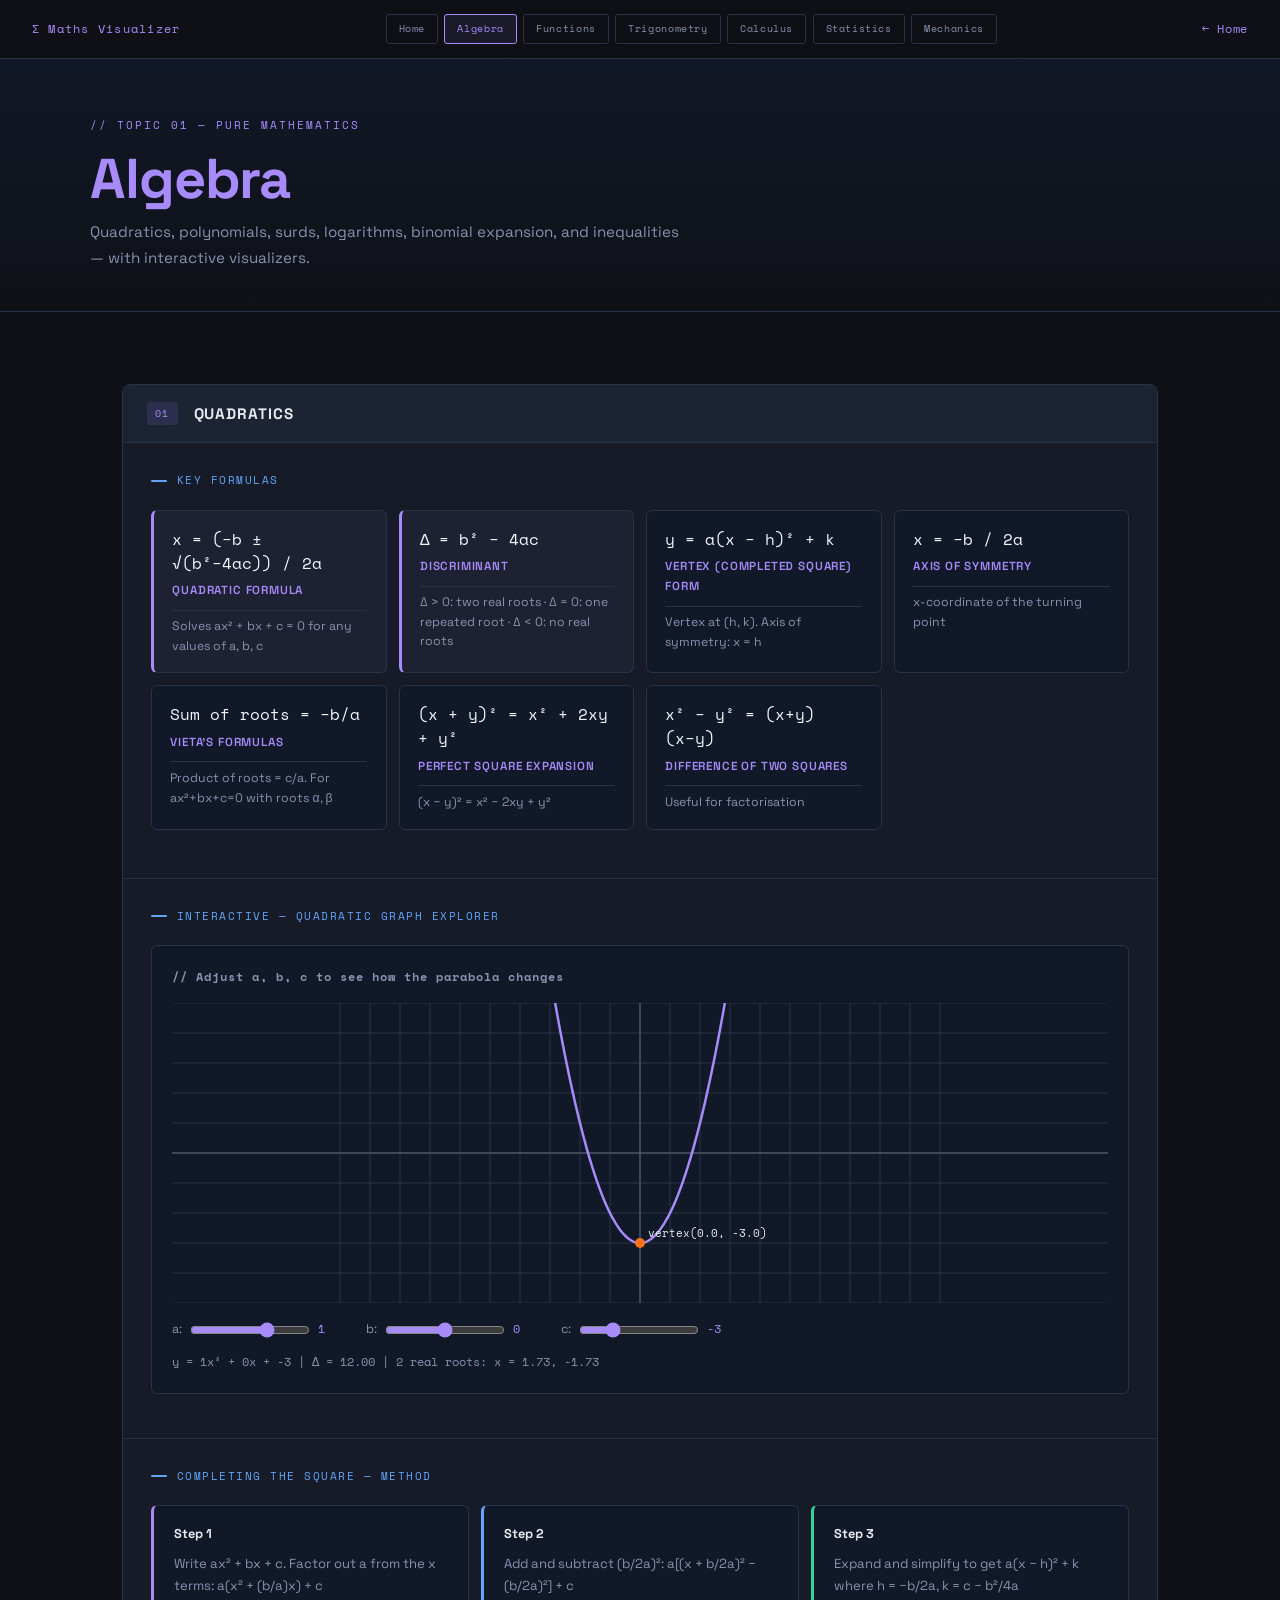
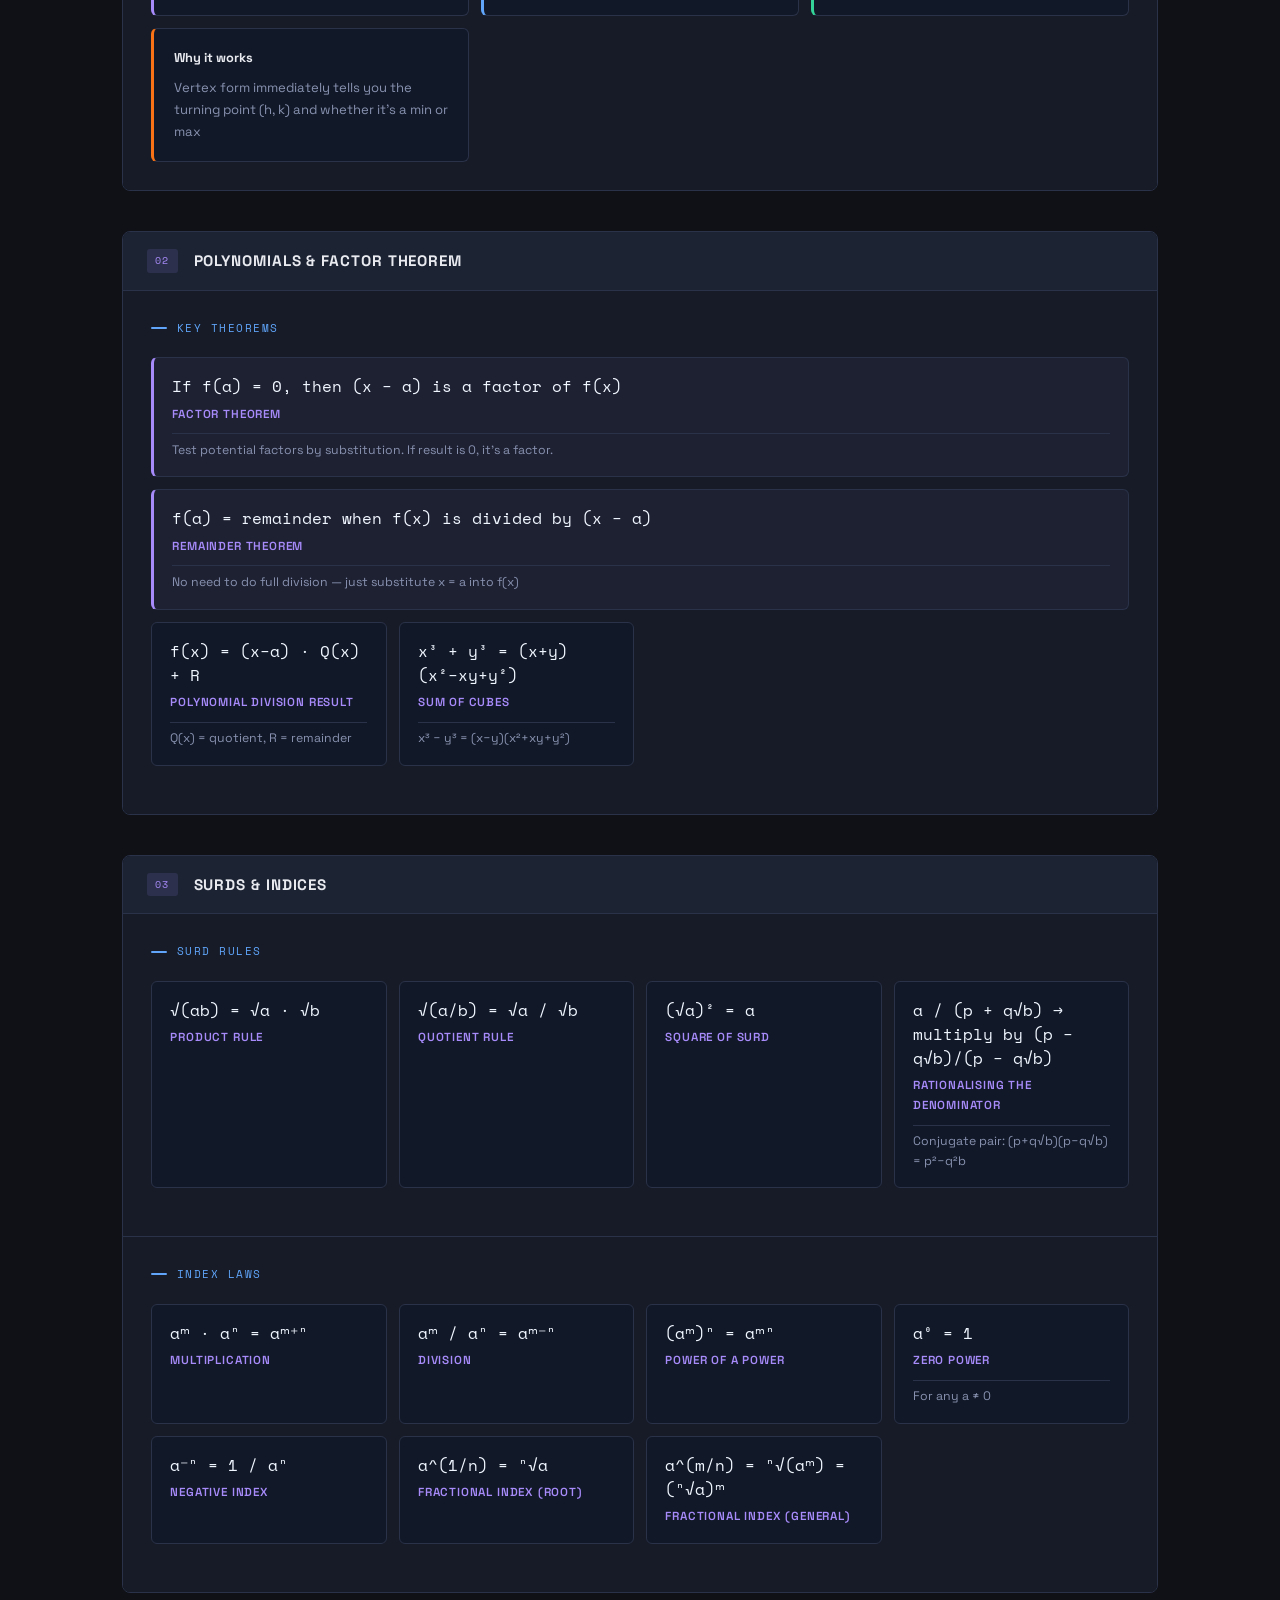
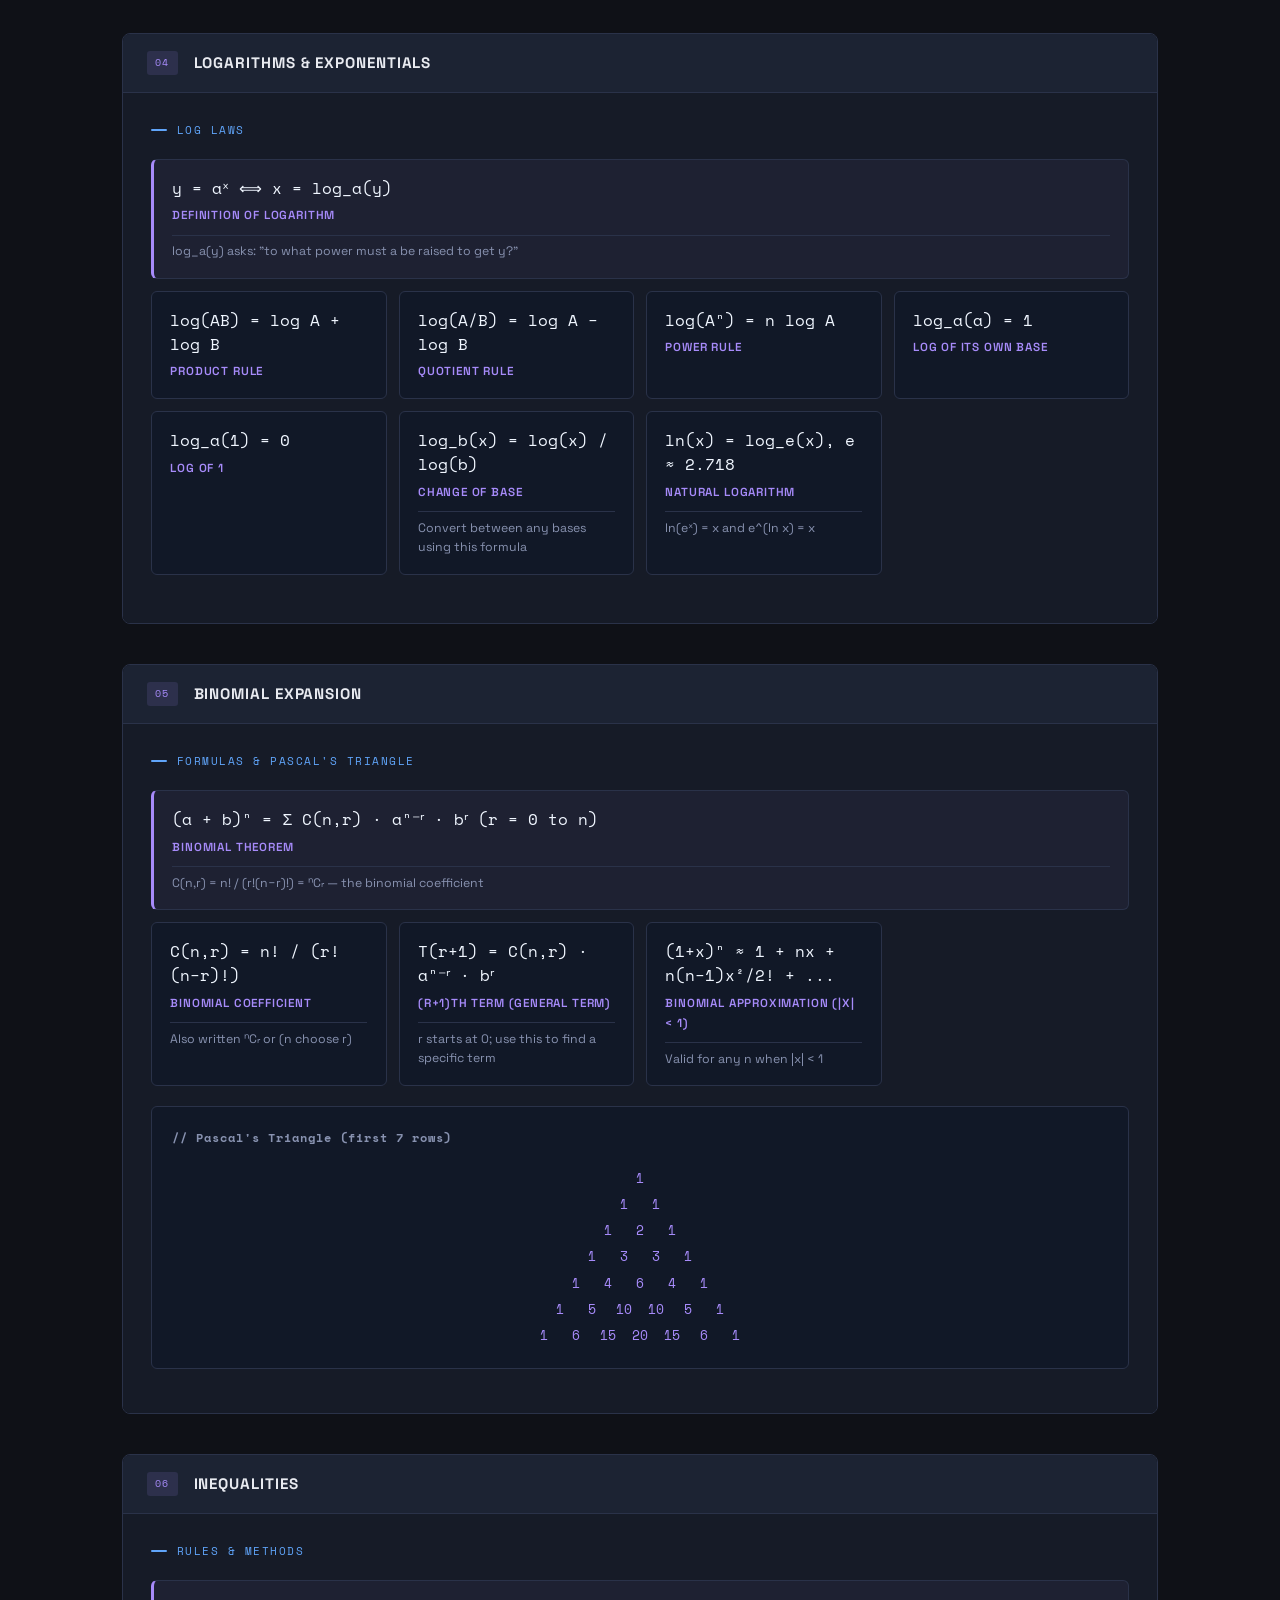
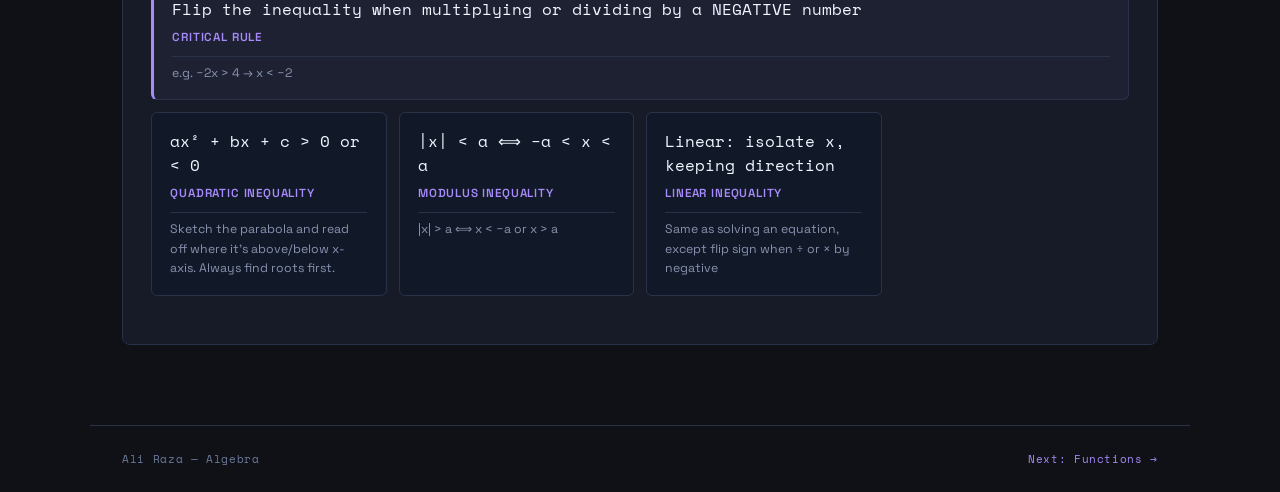
==== commit 52eebbfd: "Update math-algebra.html" ====
--- a/math-algebra.html
+++ b/math-algebra.html
@@ -19,8 +19,7 @@
     <a href="math-stats.html">Statistics</a>
     <a href="math-mechanics.html">Mechanics</a>
   </div>
-  <!-- Change this to index.html so users can get back to your main portfolio landing page -->
-  <a href="index.html" class="back-home">← Portfolio Home</a>
+  <a href="math-home.html" class="back-home">← Home</a>
 </nav>
 
 <div class="page-header">
